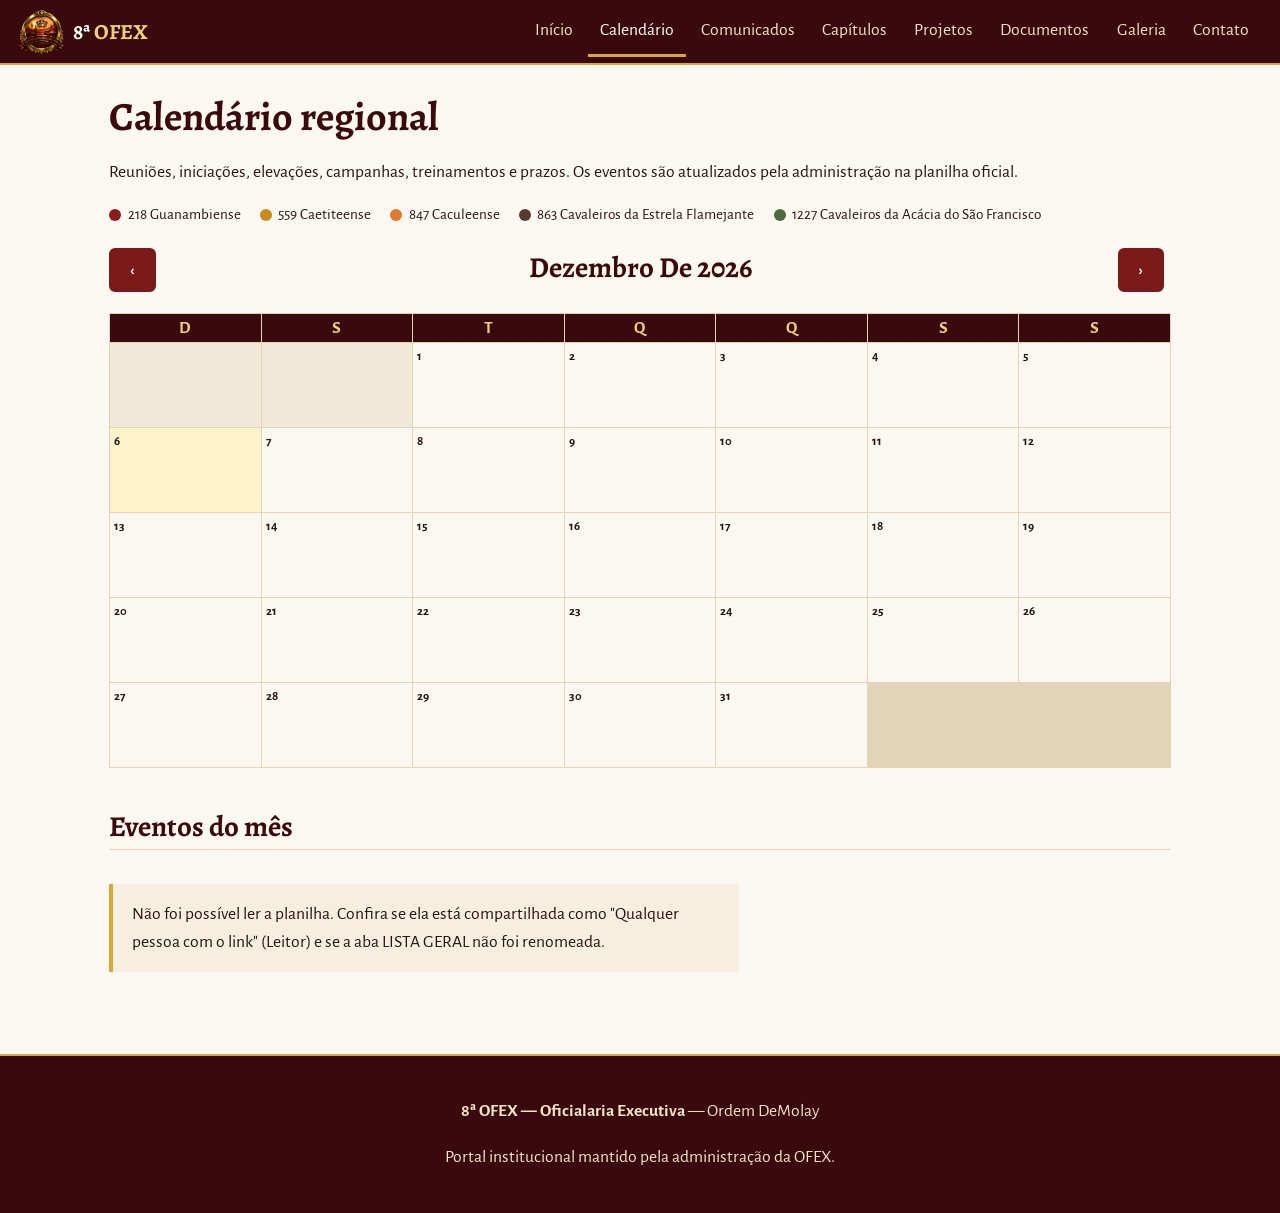
==== calendario.html @ 793897b2 "Ediçao de pasta" ====
<!DOCTYPE html><html lang="pt-BR"><head><meta charset="utf-8"><meta name="viewport" content="width=device-width,initial-scale=1"><title>Calendário — 8ª OFEX</title><meta name="description" content="Portal institucional da 8ª OFEX — Oficialaria Executiva."><link rel="stylesheet" href="assets/css/style.css"><link rel="preconnect" href="https://fonts.googleapis.com"><link rel="preconnect" href="https://fonts.gstatic.com" crossorigin><link href="https://fonts.googleapis.com/css2?family=Alegreya:ital,wght@0,400;0,700;1,400&family=Alegreya+Sans:wght@400;500;700&display=swap" rel="stylesheet"><link rel="icon" href="assets/images/favicon.png"></head><body data-page="cal"><a class="skip" href="#main">Ir para o conteúdo</a><header id="hd" class="hd"></header><main id="main"><h1>Calendário regional</h1><p>Reuniões, iniciações, elevações, campanhas, treinamentos e prazos. Os eventos são atualizados pela administração na planilha oficial.</p><p id="leg" class="leg"></p><div class="calbar"><button class="btn" id="pv" aria-label="Mês anterior">‹</button><h2 id="mt" aria-live="polite"></h2><button class="btn" id="nx" aria-label="Próximo mês">›</button></div><div id="grid" role="presentation"></div><h2>Eventos do mês</h2><div id="lst" class="grid"></div></main><footer id="ft" class="ft"></footer><script src="assets/js/config.js"></script><script src="assets/js/calendar.js"></script><script src="assets/js/main.js"></script></body></html>
---- assets/css/style.css ----
:root{--vinho:#3a090d;--bordo:#7a1a1a;--ouro:#d6a93c;--claro:#f0cf7a;--laranja:#e07a2f;--papel:#fbf8f1;--linha:#e2d4b8;--tinta:#2a1412;--suave:#6b4a40}
*{box-sizing:border-box}html{scroll-behavior:smooth}
body{margin:0;overflow-x:hidden;background:var(--papel);color:var(--tinta);font:1.1rem/1.6 "Alegreya Sans",system-ui,sans-serif}
h1,h2,h3{font-family:Alegreya,Georgia,serif;color:var(--vinho);line-height:1.15}
h2{font-size:1.8rem;margin:2.6rem 0 1rem;padding-bottom:.4rem;border-bottom:1px solid var(--linha)}h3{font-size:1.35rem;margin:.1rem 0 .3rem}
main>h1{font-size:2.5rem;margin:1.8rem 0 .4rem}a{color:var(--bordo)}:focus-visible{outline:3px solid var(--laranja);outline-offset:2px}
.skip{position:absolute;left:-999px}.skip:focus{left:8px;top:8px;background:#fff;padding:8px;z-index:9}
.hd{position:sticky;top:0;z-index:5;display:flex;align-items:center;justify-content:space-between;flex-wrap:wrap;gap:.5rem;background:var(--vinho);padding:.4rem 1.2rem;border-bottom:2px solid var(--ouro)}
.brand{display:flex;align-items:center;gap:.6rem;color:var(--claro);text-decoration:none;font:700 1.35rem Alegreya,serif}.brand img{height:44px;width:auto}.brand span span{color:#fff}
#mb{display:none;background:none;border:1px solid var(--ouro);color:var(--claro);font-size:1.4rem;min-width:44px;min-height:44px;border-radius:6px}
#nv{display:flex;gap:.2rem;flex-wrap:wrap}#nv a{color:#f3e4c4;text-decoration:none;padding:.6rem .75rem;border-bottom:3px solid transparent}#nv a:hover{color:var(--claro)}#nv a[aria-current]{border-bottom-color:var(--ouro);color:#fff}
main{max-width:1100px;margin:0 auto;padding:0 1.2rem 1rem}
.hero{width:100vw;margin:0 0 1rem calc(50% - 50vw);padding:3.5rem 1.2rem 6rem;color:#f3e4c4;background:url("data:image/svg+xml,%3Csvg xmlns='http://www.w3.org/2000/svg' viewBox='0 0 1200 90' preserveAspectRatio='none'%3E%3Cpath d='M0 62C180 14 330 88 560 52S980 6 1200 58V90H0Z' fill='%23fbf8f1'/%3E%3C/svg%3E") bottom/100% 70px no-repeat,radial-gradient(ellipse at 72% 100%,#e07a2fcc,#7a1a1a 38%,transparent 68%),var(--vinho)}
.hero-in{max-width:1100px;margin:0 auto;display:flex;align-items:center;justify-content:space-between;gap:2rem;flex-wrap:wrap}.hero-in>div:first-child{flex:1 1 340px}
.hero h1{color:#fff;font-size:clamp(2.3rem,6vw,4rem);margin:.2rem 0 .8rem}.hero p{max-width:50ch}.lema{color:var(--claro);font-style:italic;font-family:Alegreya,serif;font-size:1.2rem}
.logos{display:flex;align-items:center;gap:1.5rem}.logos img{max-height:270px;max-width:100%;width:auto}.logos img+img{max-height:230px}img[hidden]{display:none}
.btn{display:inline-block;min-height:44px;padding:.55rem 1.2rem;margin:.3rem .4rem .3rem 0;border-radius:6px;background:var(--bordo);color:#fff;text-decoration:none;border:2px solid var(--bordo);font:700 1rem "Alegreya Sans",sans-serif;cursor:pointer}
.btn.gold{background:var(--ouro);border-color:var(--ouro);color:var(--vinho)}.btn.ghost{background:none;border-color:#f3e4c4aa;color:#f3e4c4}.btn:hover{background:var(--vinho);border-color:var(--vinho);color:var(--claro)}
.grid{display:grid;gap:0 2.5rem;grid-template-columns:repeat(auto-fit,minmax(min(100%,430px),1fr))}
.ev{display:grid;grid-template-columns:78px 1fr;gap:1rem;padding:1.1rem 0;border-bottom:1px solid var(--linha);border-left:4px solid var(--c,var(--ouro));padding-left:1rem}
.ev time{text-align:center;font-family:Alegreya,serif;color:var(--bordo);line-height:1}.ev time b{display:block;font-size:2.6rem}.ev time small{display:block;font:.8rem "Alegreya Sans",sans-serif;color:var(--suave);margin-top:.3rem}
dl{margin:.3rem 0}dl div{display:flex;gap:.6rem}dt{color:var(--suave);min-width:5.2rem}dd{margin:0}
.aviso{font-style:italic;color:var(--laranja)}
.nota,.doc,.cap{padding:1.1rem 0;border-bottom:1px solid var(--linha)}.nota header{display:flex;gap:1rem;color:var(--suave)}.nota p{max-width:62ch}.nota img{max-width:100%;border-radius:6px}
.tag{color:var(--bordo);font-weight:700;margin-right:.7rem}.tag.ex{border:1px dashed var(--ouro);padding:0 .5rem;border-radius:4px;font-weight:400}.st{color:var(--suave);font-style:italic}
.cap{display:grid;grid-template-columns:5.2rem 1fr auto;gap:1rem;align-items:start}.num{font:700 2.6rem/1 Alegreya,serif;color:var(--c)}.logo{max-height:80px}
.proj{border:1px solid var(--linha);border-radius:8px;padding:1.2rem;margin:0 0 1.2rem;background:#fff}.proj.star{border:2px solid var(--ouro)}.proj img{max-width:100%;border-radius:6px}
.doc{display:flex;justify-content:space-between;align-items:center;gap:1rem;flex-wrap:wrap}
.meta{color:var(--suave);margin:.2rem 0}.empty{padding:1rem 1.2rem;border-left:4px solid var(--ouro);background:#f6efdf;max-width:70ch}
.strip{display:grid;grid-template-columns:repeat(auto-fit,minmax(150px,1fr));margin:0}.strip div{display:block;padding:.3rem 1.2rem;border-left:1px solid var(--linha)}.strip div:first-child{border:0;padding-left:0}.strip dd{font:700 2.2rem/1.1 Alegreya,serif;color:var(--bordo)}.strip dt{min-width:0}
.flt{display:block;margin:1rem 0}select{min-height:44px;padding:0 .6rem;font:inherit;border-radius:6px;border:1px solid var(--suave);background:#fff}
.leg{display:flex;flex-wrap:wrap;gap:.4rem 1.2rem;font-size:.95rem}.leg span{display:flex;align-items:center;gap:.4rem}.leg i{width:12px;height:12px;border-radius:50%;background:var(--c)}
#grid{display:grid;grid-template-columns:repeat(7,1fr);gap:1px;background:var(--linha);border:1px solid var(--linha);margin:1rem 0}.dh{background:var(--vinho);color:var(--claro);text-align:center;font-weight:700}
#grid>div:not(.dh){background:var(--papel);min-height:84px;padding:4px;font-size:.8rem;overflow:hidden}#grid>div:empty{background:#f1e9d8}.day.hoje{background:#fff1c9!important}
.day a{display:block;overflow:hidden;text-overflow:ellipsis;white-space:nowrap;border-left:3px solid var(--c);padding-left:4px;margin-top:2px;text-decoration:none;color:var(--tinta)}
.calbar{display:flex;align-items:center;gap:1rem;margin-top:1rem}.calbar h2{flex:1;text-align:center;text-transform:capitalize;margin:0;border:0}
.ph{border:0;padding:0;background:none;cursor:pointer;text-align:left;margin-bottom:1rem}.ph img{width:100%;aspect-ratio:4/3;object-fit:cover;display:block;border-radius:6px}.ph span{display:block;padding-top:.3rem}
dialog{max-width:min(900px,95vw);border:0;border-radius:8px}dialog img{max-width:100%}
iframe{width:100%;height:900px;border:0;background:#fff}
.ft{background:var(--vinho);color:#f3e4c4;text-align:center;padding:1.5rem 1rem;margin-top:3rem;border-top:2px solid var(--ouro)}.ft a{color:var(--claro)}
@media(max-width:760px){#mb{display:block}#nv{display:none;width:100%;flex-direction:column}#nv.open{display:flex}.hero{padding-bottom:5rem}.logos img{max-height:170px}.logos img+img{max-height:150px}#grid>div:not(.dh){min-height:54px}.day a{font-size:0;height:6px;background:var(--c);border:0;margin-top:3px;border-radius:3px}.cap{grid-template-columns:4rem 1fr}.cap .logo{display:none}iframe{height:1100px}}
@media(prefers-reduced-motion:reduce){*{scroll-behavior:auto!important;transition:none!important}}
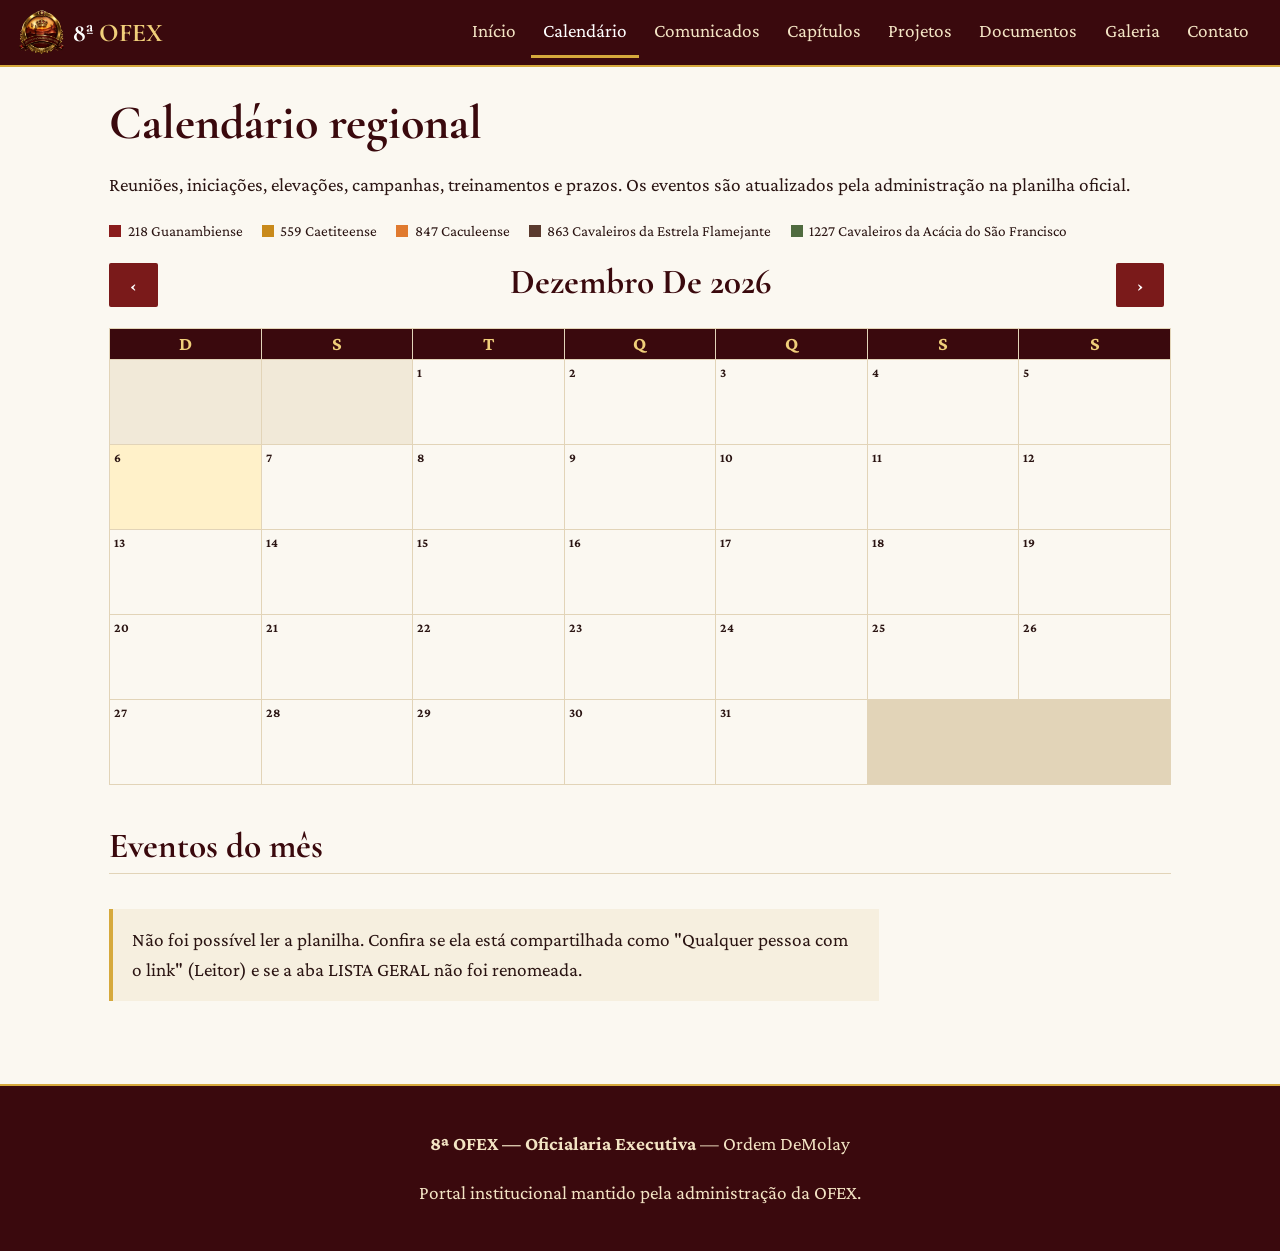
==== commit 82396aed: "Atualização de Fontes" ====
--- a/calendario.html
+++ b/calendario.html
@@ -1 +1 @@
-<!DOCTYPE html><html lang="pt-BR"><head><meta charset="utf-8"><meta name="viewport" content="width=device-width,initial-scale=1"><title>Calendário — 8ª OFEX</title><meta name="description" content="Portal institucional da 8ª OFEX — Oficialaria Executiva."><link rel="stylesheet" href="assets/css/style.css"><link rel="preconnect" href="https://fonts.googleapis.com"><link rel="preconnect" href="https://fonts.gstatic.com" crossorigin><link href="https://fonts.googleapis.com/css2?family=Alegreya:ital,wght@0,400;0,700;1,400&family=Alegreya+Sans:wght@400;500;700&display=swap" rel="stylesheet"><link rel="icon" href="assets/images/favicon.png"></head><body data-page="cal"><a class="skip" href="#main">Ir para o conteúdo</a><header id="hd" class="hd"></header><main id="main"><h1>Calendário regional</h1><p>Reuniões, iniciações, elevações, campanhas, treinamentos e prazos. Os eventos são atualizados pela administração na planilha oficial.</p><p id="leg" class="leg"></p><div class="calbar"><button class="btn" id="pv" aria-label="Mês anterior">‹</button><h2 id="mt" aria-live="polite"></h2><button class="btn" id="nx" aria-label="Próximo mês">›</button></div><div id="grid" role="presentation"></div><h2>Eventos do mês</h2><div id="lst" class="grid"></div></main><footer id="ft" class="ft"></footer><script src="assets/js/config.js"></script><script src="assets/js/calendar.js"></script><script src="assets/js/main.js"></script></body></html>
+<!DOCTYPE html><html lang="pt-BR"><head><meta charset="utf-8"><meta name="viewport" content="width=device-width,initial-scale=1"><title>Calendário — 8ª OFEX</title><meta name="description" content="Portal institucional da 8ª OFEX — Oficialaria Executiva."><link rel="stylesheet" href="assets/css/style.css"><link rel="preconnect" href="https://fonts.googleapis.com"><link rel="preconnect" href="https://fonts.gstatic.com" crossorigin><link href="https://fonts.googleapis.com/css2?family=Cormorant+Garamond:ital,wght@0,500;0,600;0,700;1,500&family=Crimson+Pro:wght@400;500;700&display=swap" rel="stylesheet"><link rel="icon" href="assets/images/favicon.png"></head><body data-page="cal"><a class="skip" href="#main">Ir para o conteúdo</a><header id="hd" class="hd"></header><main id="main"><h1>Calendário regional</h1><p>Reuniões, iniciações, elevações, campanhas, treinamentos e prazos. Os eventos são atualizados pela administração na planilha oficial.</p><p id="leg" class="leg"></p><div class="calbar"><button class="btn" id="pv" aria-label="Mês anterior">‹</button><h2 id="mt" aria-live="polite"></h2><button class="btn" id="nx" aria-label="Próximo mês">›</button></div><div id="grid" role="presentation"></div><h2>Eventos do mês</h2><div id="lst" class="grid"></div></main><footer id="ft" class="ft"></footer><script src="assets/js/config.js"></script><script src="assets/js/calendar.js"></script><script src="assets/js/main.js"></script></body></html>
--- a/assets/css/style.css
+++ b/assets/css/style.css
@@ -1,41 +1,41 @@
 :root{--vinho:#3a090d;--bordo:#7a1a1a;--ouro:#d6a93c;--claro:#f0cf7a;--laranja:#e07a2f;--papel:#fbf8f1;--linha:#e2d4b8;--tinta:#2a1412;--suave:#6b4a40}
 *{box-sizing:border-box}html{scroll-behavior:smooth}
-body{margin:0;overflow-x:hidden;background:var(--papel);color:var(--tinta);font:1.1rem/1.6 "Alegreya Sans",system-ui,sans-serif}
-h1,h2,h3{font-family:Alegreya,Georgia,serif;color:var(--vinho);line-height:1.15}
-h2{font-size:1.8rem;margin:2.6rem 0 1rem;padding-bottom:.4rem;border-bottom:1px solid var(--linha)}h3{font-size:1.35rem;margin:.1rem 0 .3rem}
-main>h1{font-size:2.5rem;margin:1.8rem 0 .4rem}a{color:var(--bordo)}:focus-visible{outline:3px solid var(--laranja);outline-offset:2px}
+body{margin:0;overflow-x:hidden;background:var(--papel);color:var(--tinta);font:1.2rem/1.55 "Crimson Pro",Georgia,serif}
+h1,h2,h3{font-weight:700;font-family:"Cormorant Garamond",Georgia,serif;color:var(--vinho);line-height:1.15}
+h2{font-size:2.2rem;margin:2.6rem 0 1rem;padding-bottom:.4rem;border-bottom:1px solid var(--linha)}h3{font-size:1.6rem;margin:.1rem 0 .3rem}
+main>h1{font-size:3rem;margin:1.8rem 0 .4rem}a{color:var(--bordo)}:focus-visible{outline:3px solid var(--laranja);outline-offset:2px}
 .skip{position:absolute;left:-999px}.skip:focus{left:8px;top:8px;background:#fff;padding:8px;z-index:9}
 .hd{position:sticky;top:0;z-index:5;display:flex;align-items:center;justify-content:space-between;flex-wrap:wrap;gap:.5rem;background:var(--vinho);padding:.4rem 1.2rem;border-bottom:2px solid var(--ouro)}
-.brand{display:flex;align-items:center;gap:.6rem;color:var(--claro);text-decoration:none;font:700 1.35rem Alegreya,serif}.brand img{height:44px;width:auto}.brand span span{color:#fff}
-#mb{display:none;background:none;border:1px solid var(--ouro);color:var(--claro);font-size:1.4rem;min-width:44px;min-height:44px;border-radius:6px}
+.brand{display:flex;align-items:center;gap:.6rem;color:var(--claro);text-decoration:none;font:700 1.6rem "Cormorant Garamond",serif}.brand img{height:44px;width:auto}.brand span span{color:#fff}
+#mb{display:none;background:none;border:1px solid var(--ouro);color:var(--claro);font-size:1.4rem;min-width:44px;min-height:44px;border-radius:2px}
 #nv{display:flex;gap:.2rem;flex-wrap:wrap}#nv a{color:#f3e4c4;text-decoration:none;padding:.6rem .75rem;border-bottom:3px solid transparent}#nv a:hover{color:var(--claro)}#nv a[aria-current]{border-bottom-color:var(--ouro);color:#fff}
 main{max-width:1100px;margin:0 auto;padding:0 1.2rem 1rem}
 .hero{width:100vw;margin:0 0 1rem calc(50% - 50vw);padding:3.5rem 1.2rem 6rem;color:#f3e4c4;background:url("data:image/svg+xml,%3Csvg xmlns='http://www.w3.org/2000/svg' viewBox='0 0 1200 90' preserveAspectRatio='none'%3E%3Cpath d='M0 62C180 14 330 88 560 52S980 6 1200 58V90H0Z' fill='%23fbf8f1'/%3E%3C/svg%3E") bottom/100% 70px no-repeat,radial-gradient(ellipse at 72% 100%,#e07a2fcc,#7a1a1a 38%,transparent 68%),var(--vinho)}
 .hero-in{max-width:1100px;margin:0 auto;display:flex;align-items:center;justify-content:space-between;gap:2rem;flex-wrap:wrap}.hero-in>div:first-child{flex:1 1 340px}
-.hero h1{color:#fff;font-size:clamp(2.3rem,6vw,4rem);margin:.2rem 0 .8rem}.hero p{max-width:50ch}.lema{color:var(--claro);font-style:italic;font-family:Alegreya,serif;font-size:1.2rem}
+.hero h1{color:#fff;font-size:clamp(2.6rem,7vw,4.8rem);margin:.2rem 0 .8rem}.hero p{max-width:50ch}.lema{color:var(--claro);font-style:italic;font-family:"Cormorant Garamond",serif;font-size:1.4rem}
 .logos{display:flex;align-items:center;gap:1.5rem}.logos img{max-height:270px;max-width:100%;width:auto}.logos img+img{max-height:230px}img[hidden]{display:none}
-.btn{display:inline-block;min-height:44px;padding:.55rem 1.2rem;margin:.3rem .4rem .3rem 0;border-radius:6px;background:var(--bordo);color:#fff;text-decoration:none;border:2px solid var(--bordo);font:700 1rem "Alegreya Sans",sans-serif;cursor:pointer}
+.btn{display:inline-block;min-height:44px;padding:.55rem 1.2rem;margin:.3rem .4rem .3rem 0;border-radius:2px;background:var(--bordo);color:#fff;text-decoration:none;border:2px solid var(--bordo);font:700 1rem "Crimson Pro",serif;cursor:pointer}
 .btn.gold{background:var(--ouro);border-color:var(--ouro);color:var(--vinho)}.btn.ghost{background:none;border-color:#f3e4c4aa;color:#f3e4c4}.btn:hover{background:var(--vinho);border-color:var(--vinho);color:var(--claro)}
 .grid{display:grid;gap:0 2.5rem;grid-template-columns:repeat(auto-fit,minmax(min(100%,430px),1fr))}
 .ev{display:grid;grid-template-columns:78px 1fr;gap:1rem;padding:1.1rem 0;border-bottom:1px solid var(--linha);border-left:4px solid var(--c,var(--ouro));padding-left:1rem}
-.ev time{text-align:center;font-family:Alegreya,serif;color:var(--bordo);line-height:1}.ev time b{display:block;font-size:2.6rem}.ev time small{display:block;font:.8rem "Alegreya Sans",sans-serif;color:var(--suave);margin-top:.3rem}
+.ev time{text-align:center;font-family:"Cormorant Garamond",serif;color:var(--bordo);line-height:1}.ev time b{display:block;font-size:3.1rem}.ev time small{display:block;font:.8rem "Crimson Pro",serif;color:var(--suave);margin-top:.3rem}
 dl{margin:.3rem 0}dl div{display:flex;gap:.6rem}dt{color:var(--suave);min-width:5.2rem}dd{margin:0}
 .aviso{font-style:italic;color:var(--laranja)}
-.nota,.doc,.cap{padding:1.1rem 0;border-bottom:1px solid var(--linha)}.nota header{display:flex;gap:1rem;color:var(--suave)}.nota p{max-width:62ch}.nota img{max-width:100%;border-radius:6px}
-.tag{color:var(--bordo);font-weight:700;margin-right:.7rem}.tag.ex{border:1px dashed var(--ouro);padding:0 .5rem;border-radius:4px;font-weight:400}.st{color:var(--suave);font-style:italic}
-.cap{display:grid;grid-template-columns:5.2rem 1fr auto;gap:1rem;align-items:start}.num{font:700 2.6rem/1 Alegreya,serif;color:var(--c)}.logo{max-height:80px}
-.proj{border:1px solid var(--linha);border-radius:8px;padding:1.2rem;margin:0 0 1.2rem;background:#fff}.proj.star{border:2px solid var(--ouro)}.proj img{max-width:100%;border-radius:6px}
+.nota,.doc,.cap{padding:1.1rem 0;border-bottom:1px solid var(--linha)}.nota header{display:flex;gap:1rem;color:var(--suave)}.nota p{max-width:62ch}.nota img{max-width:100%;border-radius:2px}
+.tag{color:var(--bordo);font-weight:700;margin-right:.7rem;letter-spacing:.02em}.tag.ex{border:1px dashed var(--ouro);padding:0 .5rem;border-radius:4px;font-weight:400}.st{color:var(--suave);font-style:italic}
+.cap{display:grid;grid-template-columns:5.2rem 1fr auto;gap:1rem;align-items:start}.num{font:700 3.2rem/1 "Cormorant Garamond",serif;color:var(--c)}.logo{max-height:80px}
+.proj{border:1px solid var(--linha);border-radius:3px;padding:1.2rem;margin:0 0 1.2rem;background:#fff}.proj.star{border:2px solid var(--ouro)}.proj img{max-width:100%;border-radius:2px}
 .doc{display:flex;justify-content:space-between;align-items:center;gap:1rem;flex-wrap:wrap}
 .meta{color:var(--suave);margin:.2rem 0}.empty{padding:1rem 1.2rem;border-left:4px solid var(--ouro);background:#f6efdf;max-width:70ch}
-.strip{display:grid;grid-template-columns:repeat(auto-fit,minmax(150px,1fr));margin:0}.strip div{display:block;padding:.3rem 1.2rem;border-left:1px solid var(--linha)}.strip div:first-child{border:0;padding-left:0}.strip dd{font:700 2.2rem/1.1 Alegreya,serif;color:var(--bordo)}.strip dt{min-width:0}
-.flt{display:block;margin:1rem 0}select{min-height:44px;padding:0 .6rem;font:inherit;border-radius:6px;border:1px solid var(--suave);background:#fff}
-.leg{display:flex;flex-wrap:wrap;gap:.4rem 1.2rem;font-size:.95rem}.leg span{display:flex;align-items:center;gap:.4rem}.leg i{width:12px;height:12px;border-radius:50%;background:var(--c)}
+.strip{display:grid;grid-template-columns:repeat(auto-fit,minmax(150px,1fr));margin:0}.strip div{display:block;padding:.3rem 1.2rem;border-left:1px solid var(--linha)}.strip div:first-child{border:0;padding-left:0}.strip dd{font:700 2.6rem/1.1 "Cormorant Garamond",serif;color:var(--bordo)}.strip dt{min-width:0}
+.flt{display:block;margin:1rem 0}select{min-height:44px;padding:0 .6rem;font:inherit;border-radius:2px;border:1px solid var(--suave);background:#fff}
+.leg{display:flex;flex-wrap:wrap;gap:.4rem 1.2rem;font-size:.95rem}.leg span{display:flex;align-items:center;gap:.4rem}.leg i{width:12px;height:12px;border-radius:0;background:var(--c)}
 #grid{display:grid;grid-template-columns:repeat(7,1fr);gap:1px;background:var(--linha);border:1px solid var(--linha);margin:1rem 0}.dh{background:var(--vinho);color:var(--claro);text-align:center;font-weight:700}
 #grid>div:not(.dh){background:var(--papel);min-height:84px;padding:4px;font-size:.8rem;overflow:hidden}#grid>div:empty{background:#f1e9d8}.day.hoje{background:#fff1c9!important}
 .day a{display:block;overflow:hidden;text-overflow:ellipsis;white-space:nowrap;border-left:3px solid var(--c);padding-left:4px;margin-top:2px;text-decoration:none;color:var(--tinta)}
 .calbar{display:flex;align-items:center;gap:1rem;margin-top:1rem}.calbar h2{flex:1;text-align:center;text-transform:capitalize;margin:0;border:0}
-.ph{border:0;padding:0;background:none;cursor:pointer;text-align:left;margin-bottom:1rem}.ph img{width:100%;aspect-ratio:4/3;object-fit:cover;display:block;border-radius:6px}.ph span{display:block;padding-top:.3rem}
-dialog{max-width:min(900px,95vw);border:0;border-radius:8px}dialog img{max-width:100%}
+.ph{border:0;padding:0;background:none;cursor:pointer;text-align:left;margin-bottom:1rem}.ph img{width:100%;aspect-ratio:4/3;object-fit:cover;display:block;border-radius:2px}.ph span{display:block;padding-top:.3rem}
+dialog{max-width:min(900px,95vw);border:0;border-radius:3px}dialog img{max-width:100%}
 iframe{width:100%;height:900px;border:0;background:#fff}
 .ft{background:var(--vinho);color:#f3e4c4;text-align:center;padding:1.5rem 1rem;margin-top:3rem;border-top:2px solid var(--ouro)}.ft a{color:var(--claro)}
 @media(max-width:760px){#mb{display:block}#nv{display:none;width:100%;flex-direction:column}#nv.open{display:flex}.hero{padding-bottom:5rem}.logos img{max-height:170px}.logos img+img{max-height:150px}#grid>div:not(.dh){min-height:54px}.day a{font-size:0;height:6px;background:var(--c);border:0;margin-top:3px;border-radius:3px}.cap{grid-template-columns:4rem 1fr}.cap .logo{display:none}iframe{height:1100px}}
